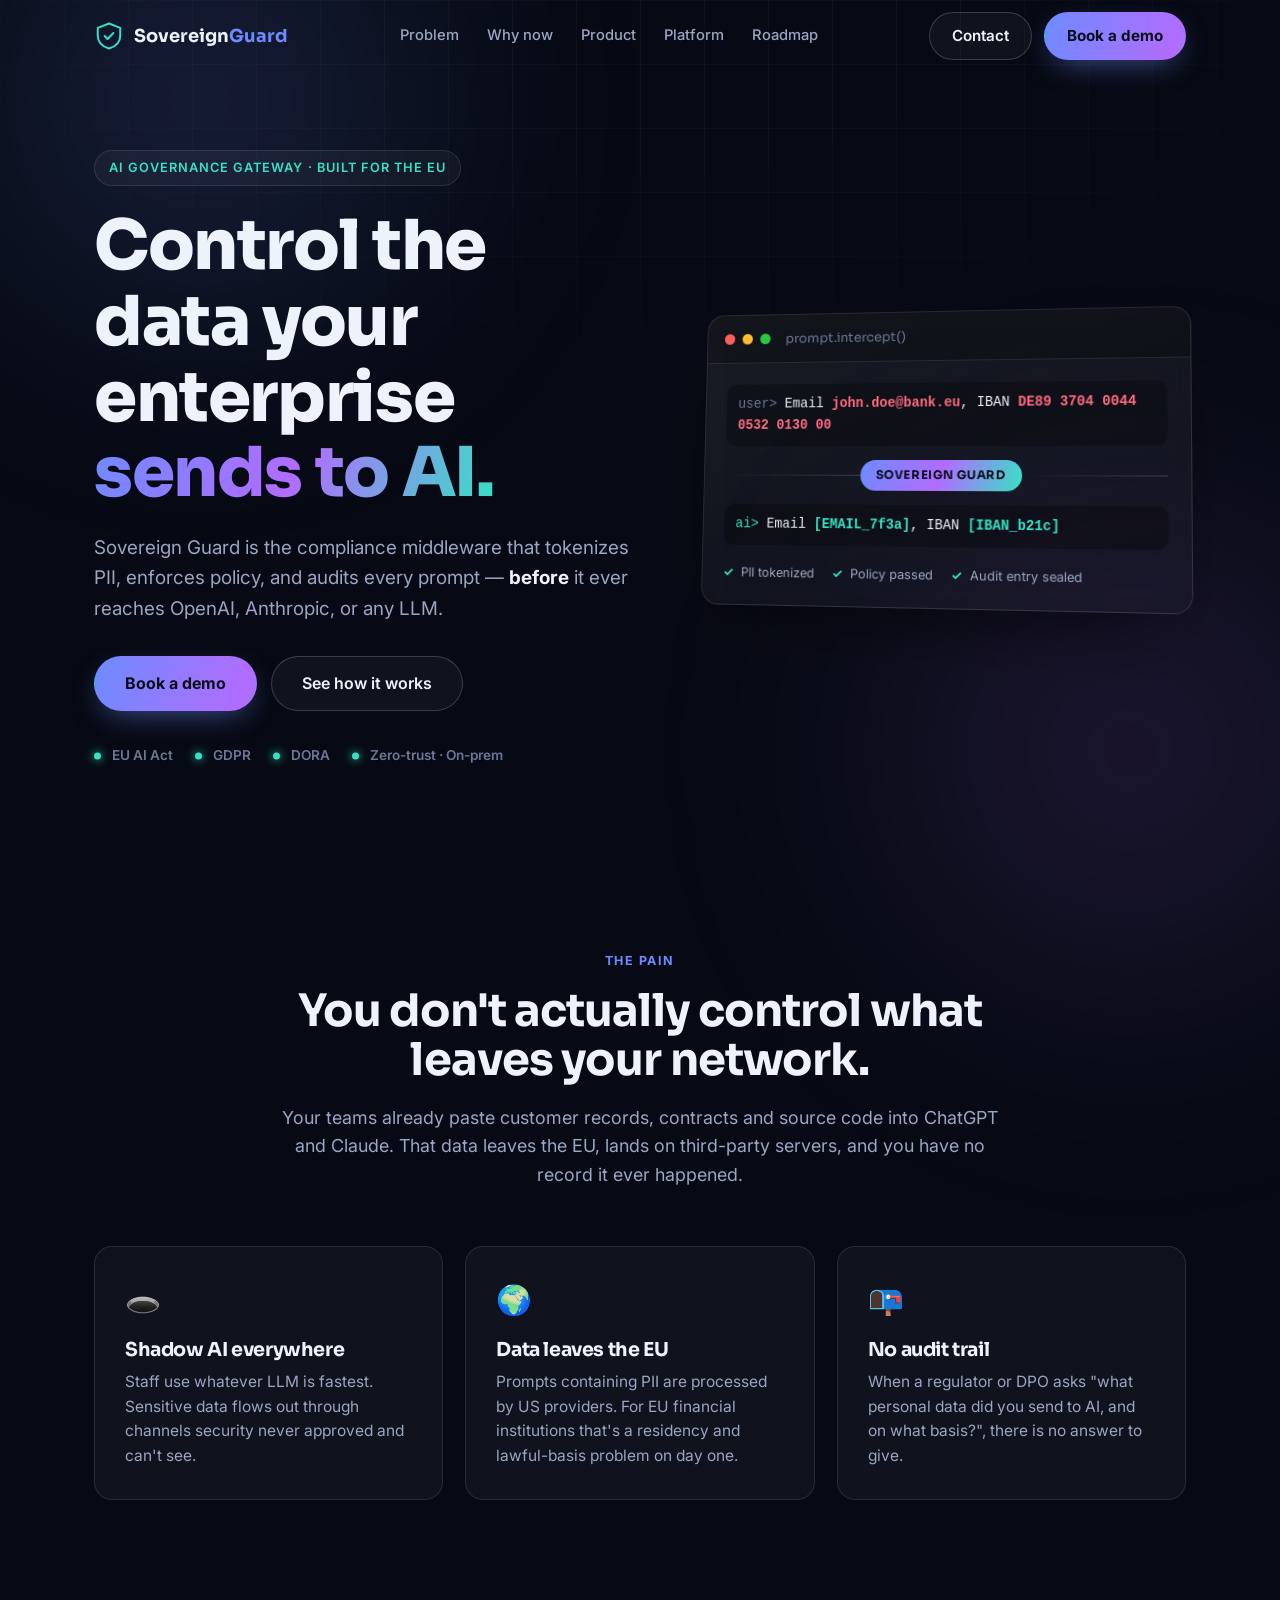
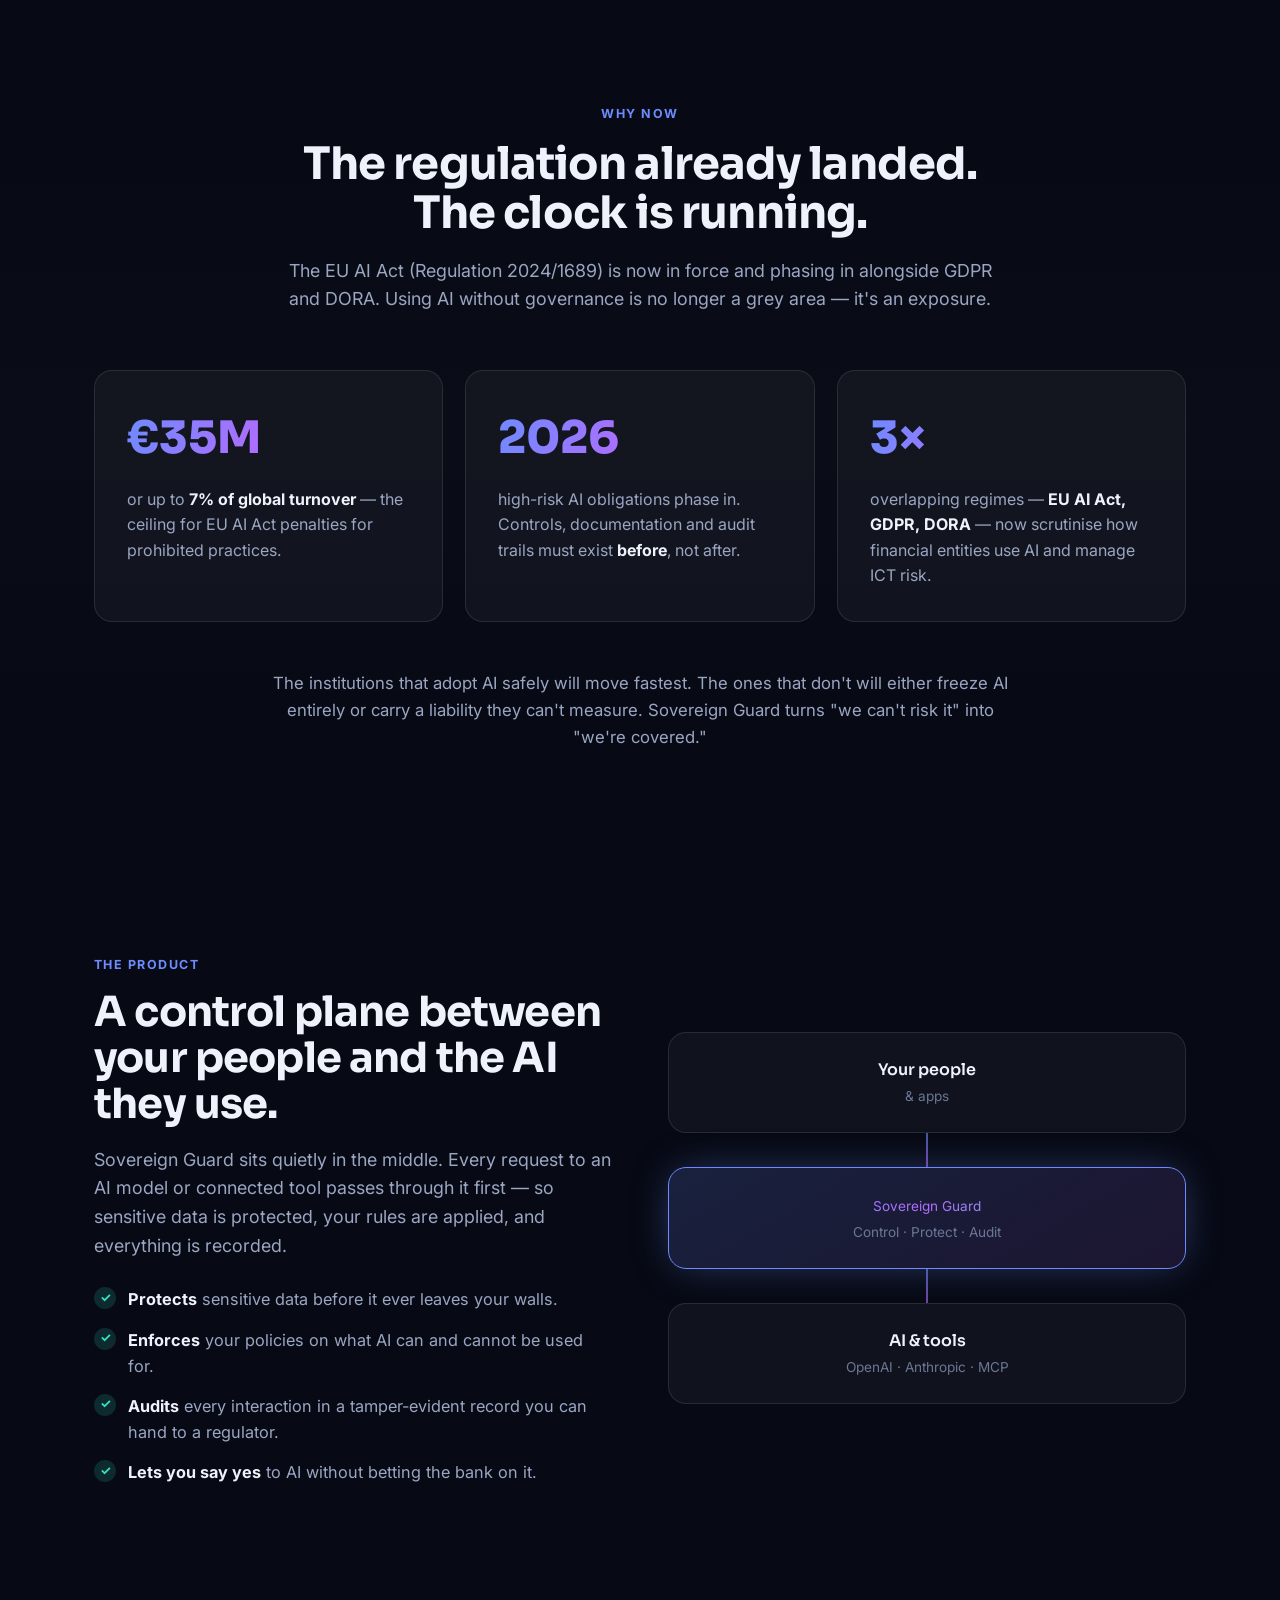
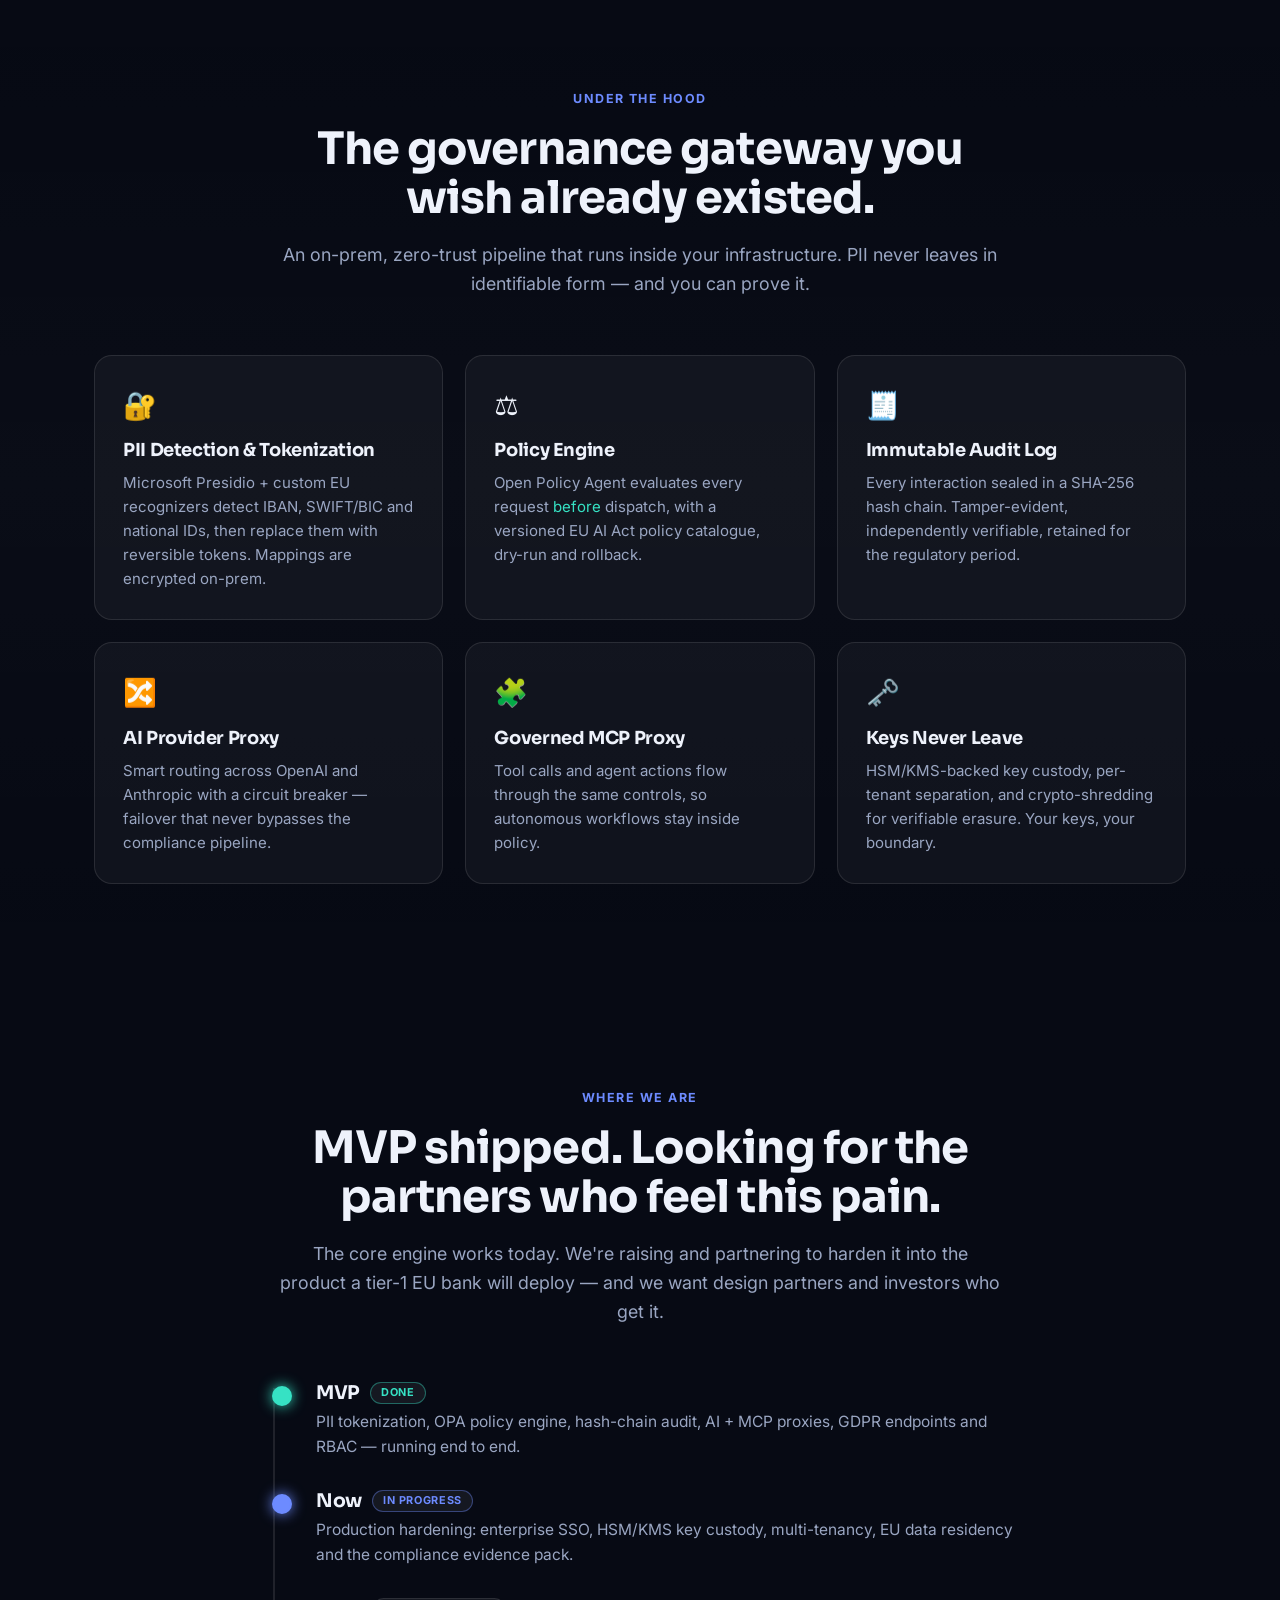
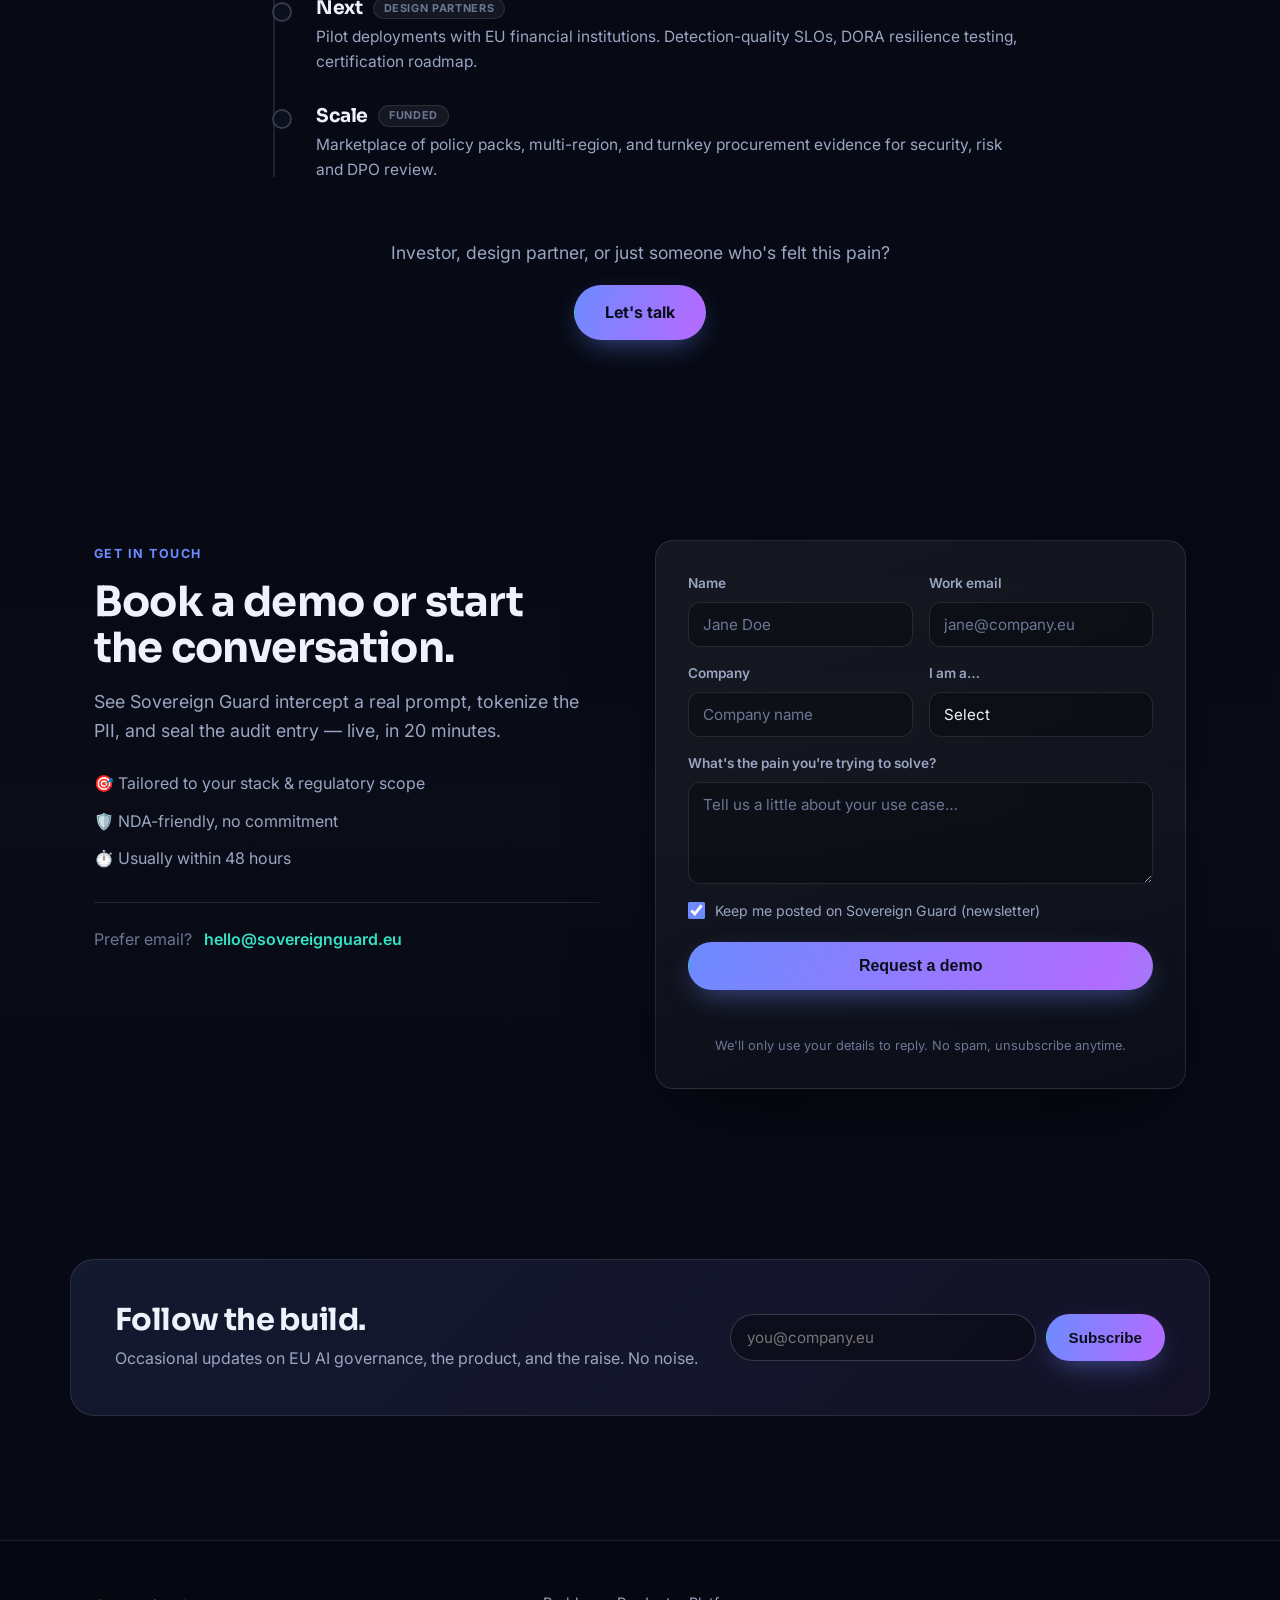
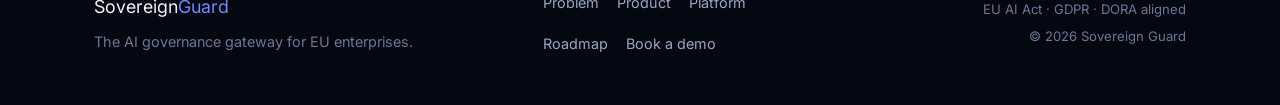
==== index.html @ 858f539b "Add Sovereign Guard Landing Page" ====
<!DOCTYPE html>
<html lang="en">
<head>
  <meta charset="UTF-8" />
  <meta name="viewport" content="width=device-width, initial-scale=1.0" />
  <title>Sovereign Guard — Control the data your enterprise sends to AI</title>
  <meta name="description" content="Sovereign Guard is the compliance middleware that tokenizes PII, enforces policy, and audits every prompt before it reaches OpenAI, Anthropic, or any LLM. Built for EU AI Act, GDPR and DORA." />

  <!-- Open Graph / social -->
  <meta property="og:type" content="website" />
  <meta property="og:title" content="Sovereign Guard — Control the data your enterprise sends to AI" />
  <meta property="og:description" content="The AI governance gateway for EU enterprises. Tokenize PII, enforce policy, audit every prompt — before it ever leaves your network." />
  <meta property="og:locale" content="en_GB" />
  <meta name="theme-color" content="#0a0e1a" />

  <link rel="preconnect" href="https://fonts.googleapis.com" />
  <link rel="preconnect" href="https://fonts.gstatic.com" crossorigin />
  <link href="https://fonts.googleapis.com/css2?family=Inter:wght@400;500;600;700;800&family=Sora:wght@600;700;800&display=swap" rel="stylesheet" />
  <link rel="stylesheet" href="styles.css" />
</head>
<body>
  <!-- Decorative background -->
  <div class="bg-grid" aria-hidden="true"></div>
  <div class="bg-glow bg-glow--1" aria-hidden="true"></div>
  <div class="bg-glow bg-glow--2" aria-hidden="true"></div>

  <!-- Navigation -->
  <header class="nav" id="nav">
    <div class="container nav__inner">
      <a href="#top" class="brand" aria-label="Sovereign Guard home">
        <span class="brand__mark" aria-hidden="true">
          <svg viewBox="0 0 24 24" fill="none" xmlns="http://www.w3.org/2000/svg">
            <path d="M12 2L3 5.5v6.2c0 5 3.7 8.6 9 10.3 5.3-1.7 9-5.3 9-10.3V5.5L12 2z" stroke="currentColor" stroke-width="1.6" stroke-linejoin="round"/>
            <path d="M8.5 12l2.4 2.4 4.6-4.8" stroke="currentColor" stroke-width="1.6" stroke-linecap="round" stroke-linejoin="round"/>
          </svg>
        </span>
        <span class="brand__name">Sovereign<span>Guard</span></span>
      </a>

      <nav class="nav__links" aria-label="Primary">
        <a href="#problem">Problem</a>
        <a href="#why-now">Why now</a>
        <a href="#product">Product</a>
        <a href="#platform">Platform</a>
        <a href="#roadmap">Roadmap</a>
      </nav>

      <div class="nav__actions">
        <a href="#contact" class="btn btn--ghost">Contact</a>
        <a href="#demo" class="btn btn--primary">Book a demo</a>
      </div>

      <button class="nav__toggle" id="navToggle" aria-label="Toggle menu" aria-expanded="false">
        <span></span><span></span><span></span>
      </button>
    </div>
  </header>

  <main id="top">
    <!-- HERO -->
    <section class="hero">
      <div class="container hero__inner">
        <div class="hero__copy reveal">
          <span class="eyebrow">AI Governance Gateway · Built for the EU</span>
          <h1 class="hero__title">
            Control the data your enterprise<br />
            <span class="grad-text">sends to AI.</span>
          </h1>
          <p class="hero__sub">
            Sovereign Guard is the compliance middleware that tokenizes PII, enforces policy,
            and audits every prompt &mdash; <strong>before</strong> it ever reaches OpenAI,
            Anthropic, or any LLM.
          </p>
          <div class="hero__cta">
            <a href="#demo" class="btn btn--primary btn--lg">Book a demo</a>
            <a href="#product" class="btn btn--ghost btn--lg">See how it works</a>
          </div>
          <ul class="hero__trust">
            <li>EU AI Act</li>
            <li>GDPR</li>
            <li>DORA</li>
            <li>Zero-trust · On-prem</li>
          </ul>
        </div>

        <div class="hero__visual reveal" aria-hidden="true">
          <div class="flow-card">
            <div class="flow-card__head">
              <span class="dot dot--red"></span><span class="dot dot--amber"></span><span class="dot dot--green"></span>
              <span class="flow-card__title">prompt.intercept()</span>
            </div>
            <div class="flow-card__body">
              <p class="code-line"><span class="c-muted">user&gt;</span> Email <span class="c-pii">john.doe@bank.eu</span>, IBAN <span class="c-pii">DE89 3704 0044 0532 0130 00</span></p>
              <div class="flow-arrow"><span>Sovereign Guard</span></div>
              <p class="code-line"><span class="c-ok">ai&gt;</span> Email <span class="c-token">[EMAIL_7f3a]</span>, IBAN <span class="c-token">[IBAN_b21c]</span></p>
              <ul class="flow-checks">
                <li><span>✓</span> PII tokenized</li>
                <li><span>✓</span> Policy passed</li>
                <li><span>✓</span> Audit entry sealed</li>
              </ul>
            </div>
          </div>
        </div>
      </div>
    </section>

    <!-- PROBLEM -->
    <section class="section" id="problem">
      <div class="container">
        <div class="section__head reveal">
          <span class="kicker">The pain</span>
          <h2>You don't actually control what leaves your network.</h2>
          <p class="lead">
            Your teams already paste customer records, contracts and source code into ChatGPT and Claude.
            That data leaves the EU, lands on third-party servers, and you have no record it ever happened.
          </p>
        </div>
        <div class="grid grid--3">
          <article class="card reveal">
            <div class="card__icon">🕳️</div>
            <h3>Shadow AI everywhere</h3>
            <p>Staff use whatever LLM is fastest. Sensitive data flows out through channels security never approved and can't see.</p>
          </article>
          <article class="card reveal">
            <div class="card__icon">🌍</div>
            <h3>Data leaves the EU</h3>
            <p>Prompts containing PII are processed by US providers. For EU financial institutions that's a residency and lawful-basis problem on day one.</p>
          </article>
          <article class="card reveal">
            <div class="card__icon">📭</div>
            <h3>No audit trail</h3>
            <p>When a regulator or DPO asks "what personal data did you send to AI, and on what basis?", there is no answer to give.</p>
          </article>
        </div>
      </div>
    </section>

    <!-- WHY NOW -->
    <section class="section section--alt" id="why-now">
      <div class="container">
        <div class="section__head reveal">
          <span class="kicker">Why now</span>
          <h2>The regulation already landed. The clock is running.</h2>
          <p class="lead">
            The EU AI Act (Regulation 2024/1689) is now in force and phasing in alongside GDPR and DORA.
            Using AI without governance is no longer a grey area &mdash; it's an exposure.
          </p>
        </div>
        <div class="grid grid--3">
          <article class="stat-card reveal">
            <div class="stat-card__big">€35M</div>
            <p>or up to <strong>7% of global turnover</strong> &mdash; the ceiling for EU AI Act penalties for prohibited practices.</p>
          </article>
          <article class="stat-card reveal">
            <div class="stat-card__big">2026</div>
            <p>high-risk AI obligations phase in. Controls, documentation and audit trails must exist <strong>before</strong>, not after.</p>
          </article>
          <article class="stat-card reveal">
            <div class="stat-card__big">3×</div>
            <p>overlapping regimes &mdash; <strong>EU AI Act, GDPR, DORA</strong> &mdash; now scrutinise how financial entities use AI and manage ICT risk.</p>
          </article>
        </div>
        <p class="why-now__note reveal">
          The institutions that adopt AI safely will move fastest. The ones that don't will either freeze AI entirely or
          carry a liability they can't measure. Sovereign Guard turns "we can't risk it" into "we're covered."
        </p>
      </div>
    </section>

    <!-- PRODUCT (non-technical) -->
    <section class="section" id="product">
      <div class="container product__inner">
        <div class="product__copy reveal">
          <span class="kicker">The product</span>
          <h2>A control plane between your people and the AI they use.</h2>
          <p class="lead">
            Sovereign Guard sits quietly in the middle. Every request to an AI model or connected tool
            passes through it first &mdash; so sensitive data is protected, your rules are applied, and
            everything is recorded.
          </p>
          <ul class="checklist">
            <li><strong>Protects</strong> sensitive data before it ever leaves your walls.</li>
            <li><strong>Enforces</strong> your policies on what AI can and cannot be used for.</li>
            <li><strong>Audits</strong> every interaction in a tamper-evident record you can hand to a regulator.</li>
            <li><strong>Lets you say yes</strong> to AI without betting the bank on it.</li>
          </ul>
        </div>
        <div class="product__diagram reveal" aria-hidden="true">
          <div class="diagram">
            <div class="diagram__node diagram__node--people">Your people<br/><span>& apps</span></div>
            <div class="diagram__pipe"></div>
            <div class="diagram__node diagram__node--core">
              <span class="diagram__badge">Sovereign Guard</span>
              <small>Control · Protect · Audit</small>
            </div>
            <div class="diagram__pipe"></div>
            <div class="diagram__node diagram__node--ai">AI & tools<br/><span>OpenAI · Anthropic · MCP</span></div>
          </div>
        </div>
      </div>
    </section>

    <!-- PLATFORM (technical) -->
    <section class="section section--alt" id="platform">
      <div class="container">
        <div class="section__head reveal">
          <span class="kicker">Under the hood</span>
          <h2>The governance gateway you wish already existed.</h2>
          <p class="lead">
            An on-prem, zero-trust pipeline that runs inside your infrastructure. PII never leaves in
            identifiable form &mdash; and you can prove it.
          </p>
        </div>
        <div class="grid grid--3 features">
          <article class="feature reveal">
            <div class="feature__icon">🔐</div>
            <h3>PII Detection &amp; Tokenization</h3>
            <p>Microsoft Presidio + custom EU recognizers detect IBAN, SWIFT/BIC and national IDs, then replace them with reversible tokens. Mappings are encrypted on-prem.</p>
          </article>
          <article class="feature reveal">
            <div class="feature__icon">⚖️</div>
            <h3>Policy Engine</h3>
            <p>Open Policy Agent evaluates every request <em>before</em> dispatch, with a versioned EU AI Act policy catalogue, dry-run and rollback.</p>
          </article>
          <article class="feature reveal">
            <div class="feature__icon">🧾</div>
            <h3>Immutable Audit Log</h3>
            <p>Every interaction sealed in a SHA-256 hash chain. Tamper-evident, independently verifiable, retained for the regulatory period.</p>
          </article>
          <article class="feature reveal">
            <div class="feature__icon">🔀</div>
            <h3>AI Provider Proxy</h3>
            <p>Smart routing across OpenAI and Anthropic with a circuit breaker &mdash; failover that never bypasses the compliance pipeline.</p>
          </article>
          <article class="feature reveal">
            <div class="feature__icon">🧩</div>
            <h3>Governed MCP Proxy</h3>
            <p>Tool calls and agent actions flow through the same controls, so autonomous workflows stay inside policy.</p>
          </article>
          <article class="feature reveal">
            <div class="feature__icon">🗝️</div>
            <h3>Keys Never Leave</h3>
            <p>HSM/KMS-backed key custody, per-tenant separation, and crypto-shredding for verifiable erasure. Your keys, your boundary.</p>
          </article>
        </div>
      </div>
    </section>

    <!-- ROADMAP -->
    <section class="section" id="roadmap">
      <div class="container">
        <div class="section__head reveal">
          <span class="kicker">Where we are</span>
          <h2>MVP shipped. Looking for the partners who feel this pain.</h2>
          <p class="lead">
            The core engine works today. We're raising and partnering to harden it into the product a
            tier-1 EU bank will deploy &mdash; and we want design partners and investors who get it.
          </p>
        </div>
        <ol class="timeline reveal">
          <li class="timeline__item is-done">
            <span class="timeline__dot"></span>
            <div>
              <h4>MVP <span class="tag tag--done">Done</span></h4>
              <p>PII tokenization, OPA policy engine, hash-chain audit, AI + MCP proxies, GDPR endpoints and RBAC &mdash; running end to end.</p>
            </div>
          </li>
          <li class="timeline__item is-current">
            <span class="timeline__dot"></span>
            <div>
              <h4>Now <span class="tag tag--now">In progress</span></h4>
              <p>Production hardening: enterprise SSO, HSM/KMS key custody, multi-tenancy, EU data residency and the compliance evidence pack.</p>
            </div>
          </li>
          <li class="timeline__item">
            <span class="timeline__dot"></span>
            <div>
              <h4>Next <span class="tag">Design partners</span></h4>
              <p>Pilot deployments with EU financial institutions. Detection-quality SLOs, DORA resilience testing, certification roadmap.</p>
            </div>
          </li>
          <li class="timeline__item">
            <span class="timeline__dot"></span>
            <div>
              <h4>Scale <span class="tag">Funded</span></h4>
              <p>Marketplace of policy packs, multi-region, and turnkey procurement evidence for security, risk and DPO review.</p>
            </div>
          </li>
        </ol>
        <div class="roadmap__cta reveal">
          <p>Investor, design partner, or just someone who's felt this pain?</p>
          <a href="#demo" class="btn btn--primary btn--lg">Let's talk</a>
        </div>
      </div>
    </section>

    <!-- DEMO + CONTACT -->
    <section class="section section--alt" id="demo">
      <div class="container contact__inner">
        <div class="contact__copy reveal">
          <span class="kicker">Get in touch</span>
          <h2>Book a demo or start the conversation.</h2>
          <p class="lead">
            See Sovereign Guard intercept a real prompt, tokenize the PII, and seal the audit entry &mdash;
            live, in 20 minutes.
          </p>
          <ul class="contact__points">
            <li>🎯 Tailored to your stack &amp; regulatory scope</li>
            <li>🛡️ NDA-friendly, no commitment</li>
            <li>⏱️ Usually within 48 hours</li>
          </ul>
          <div class="contact__direct">
            <span>Prefer email?</span>
            <a href="mailto:hello@sovereignguard.eu">hello@sovereignguard.eu</a>
          </div>
        </div>

        <div class="contact__card reveal">
          <form id="contactForm" class="form" novalidate>
            <div class="form__row">
              <div class="field">
                <label for="name">Name</label>
                <input type="text" id="name" name="name" autocomplete="name" required placeholder="Jane Doe" />
              </div>
              <div class="field">
                <label for="email">Work email</label>
                <input type="email" id="email" name="email" autocomplete="email" required placeholder="jane@company.eu" />
              </div>
            </div>
            <div class="form__row">
              <div class="field">
                <label for="company">Company</label>
                <input type="text" id="company" name="company" autocomplete="organization" placeholder="Company name" />
              </div>
              <div class="field">
                <label for="role">I am a…</label>
                <select id="role" name="role">
                  <option value="">Select</option>
                  <option>Investor</option>
                  <option>DPO / Compliance</option>
                  <option>Security / Risk</option>
                  <option>Founder / Engineering</option>
                  <option>Other</option>
                </select>
              </div>
            </div>
            <div class="field">
              <label for="message">What's the pain you're trying to solve?</label>
              <textarea id="message" name="message" rows="4" placeholder="Tell us a little about your use case…"></textarea>
            </div>
            <label class="checkbox">
              <input type="checkbox" id="newsletter" name="newsletter" checked />
              <span>Keep me posted on Sovereign Guard (newsletter)</span>
            </label>
            <button type="submit" class="btn btn--primary btn--block btn--lg" id="contactSubmit">Request a demo</button>
            <p class="form__status" id="contactStatus" role="status" aria-live="polite"></p>
            <p class="form__fineprint">We'll only use your details to reply. No spam, unsubscribe anytime.</p>
          </form>
        </div>
      </div>
    </section>

    <!-- NEWSLETTER -->
    <section class="newsletter" id="newsletter">
      <div class="container newsletter__inner reveal">
        <div>
          <h2>Follow the build.</h2>
          <p>Occasional updates on EU AI governance, the product, and the raise. No noise.</p>
        </div>
        <form id="newsletterForm" class="newsletter__form" novalidate>
          <input type="email" id="newsletterEmail" name="email" required placeholder="you@company.eu" aria-label="Email address" />
          <button type="submit" class="btn btn--primary">Subscribe</button>
        </form>
      </div>
      <p class="newsletter__status" id="newsletterStatus" role="status" aria-live="polite"></p>
    </section>
  </main>

  <footer class="footer">
    <div class="container footer__inner">
      <div class="footer__brand">
        <span class="brand__name">Sovereign<span>Guard</span></span>
        <p>The AI governance gateway for EU enterprises.</p>
      </div>
      <nav class="footer__links" aria-label="Footer">
        <a href="#problem">Problem</a>
        <a href="#product">Product</a>
        <a href="#platform">Platform</a>
        <a href="#roadmap">Roadmap</a>
        <a href="#demo">Book a demo</a>
      </nav>
      <div class="footer__meta">
        <span>EU AI Act · GDPR · DORA aligned</span>
        <span>&copy; <span id="year"></span> Sovereign Guard</span>
      </div>
    </div>
  </footer>

  <script src="script.js"></script>
</body>
</html>
---- styles.css ----
/* ============================================================
   Sovereign Guard — Landing page
   Modern dark theme · self-contained · no build step
   ============================================================ */

:root {
  --bg: #070a14;
  --bg-2: #0b1020;
  --surface: rgba(255, 255, 255, 0.04);
  --surface-strong: rgba(255, 255, 255, 0.06);
  --border: rgba(255, 255, 255, 0.10);
  --border-strong: rgba(255, 255, 255, 0.18);
  --text: #eef2fb;
  --text-muted: #9aa6c2;
  --text-dim: #6b7795;
  --accent: #6d8bff;
  --accent-2: #36e2c4;
  --accent-3: #b16cff;
  --danger: #ff6b81;
  --ok: #36e2c4;
  --radius: 18px;
  --radius-sm: 12px;
  --maxw: 1140px;
  --shadow: 0 30px 80px -30px rgba(0, 0, 0, 0.7);
  --grad: linear-gradient(110deg, var(--accent) 0%, var(--accent-3) 50%, var(--accent-2) 100%);
}

* { box-sizing: border-box; margin: 0; padding: 0; }

html { scroll-behavior: smooth; scroll-padding-top: 90px; }

body {
  font-family: 'Inter', system-ui, -apple-system, sans-serif;
  background: var(--bg);
  color: var(--text);
  line-height: 1.6;
  -webkit-font-smoothing: antialiased;
  overflow-x: hidden;
}

h1, h2, h3, h4 { font-family: 'Sora', 'Inter', sans-serif; line-height: 1.1; letter-spacing: -0.02em; }

a { color: inherit; text-decoration: none; }

.container { width: 100%; max-width: var(--maxw); margin: 0 auto; padding: 0 24px; }

/* ---------- Background decoration ---------- */
.bg-grid {
  position: fixed; inset: 0; z-index: -2;
  background-image:
    linear-gradient(rgba(255,255,255,0.03) 1px, transparent 1px),
    linear-gradient(90deg, rgba(255,255,255,0.03) 1px, transparent 1px);
  background-size: 64px 64px;
  mask-image: radial-gradient(ellipse 80% 60% at 50% 0%, #000 30%, transparent 80%);
}
.bg-glow {
  position: fixed; z-index: -1; border-radius: 50%;
  filter: blur(120px); opacity: 0.5; pointer-events: none;
}
.bg-glow--1 { top: -200px; left: -100px; width: 600px; height: 600px; background: radial-gradient(circle, rgba(109,139,255,0.5), transparent 70%); }
.bg-glow--2 { top: 400px; right: -200px; width: 700px; height: 700px; background: radial-gradient(circle, rgba(177,108,255,0.35), transparent 70%); }

/* ---------- Buttons ---------- */
.btn {
  display: inline-flex; align-items: center; justify-content: center; gap: 8px;
  font-weight: 600; font-size: 0.95rem; border-radius: 999px;
  padding: 11px 22px; border: 1px solid transparent; cursor: pointer;
  transition: transform .18s ease, box-shadow .25s ease, background .25s ease, border-color .25s ease;
  white-space: nowrap;
}
.btn--lg { padding: 14px 30px; font-size: 1rem; }
.btn--block { width: 100%; }
.btn--primary {
  background: var(--grad); color: #0a0e1a; font-weight: 700;
  background-size: 180% 180%; box-shadow: 0 10px 30px -10px rgba(109,139,255,0.6);
}
.btn--primary:hover { transform: translateY(-2px); box-shadow: 0 16px 40px -12px rgba(109,139,255,0.8); background-position: 100% 0; }
.btn--ghost { background: var(--surface); border-color: var(--border-strong); color: var(--text); }
.btn--ghost:hover { background: var(--surface-strong); transform: translateY(-2px); border-color: var(--accent); }
.btn:disabled { opacity: .6; cursor: not-allowed; transform: none; }

/* ---------- Nav ---------- */
.nav {
  position: fixed; top: 0; left: 0; right: 0; z-index: 100;
  transition: background .3s ease, border-color .3s ease, backdrop-filter .3s ease;
  border-bottom: 1px solid transparent;
}
.nav.is-scrolled {
  background: rgba(7, 10, 20, 0.72);
  backdrop-filter: blur(16px);
  border-bottom-color: var(--border);
}
.nav__inner { display: flex; align-items: center; justify-content: space-between; height: 72px; }
.brand { display: flex; align-items: center; gap: 10px; font-family: 'Sora'; font-weight: 700; }
.brand__mark { width: 30px; height: 30px; color: var(--accent-2); display: grid; place-items: center; }
.brand__mark svg { width: 100%; height: 100%; }
.brand__name { font-size: 1.12rem; }
.brand__name span { color: var(--accent); }
.nav__links { display: flex; gap: 28px; }
.nav__links a { color: var(--text-muted); font-size: 0.92rem; font-weight: 500; transition: color .2s; }
.nav__links a:hover { color: var(--text); }
.nav__actions { display: flex; gap: 12px; align-items: center; }
.nav__toggle { display: none; flex-direction: column; gap: 5px; background: none; border: 0; cursor: pointer; padding: 8px; }
.nav__toggle span { width: 24px; height: 2px; background: var(--text); border-radius: 2px; transition: .3s; }

/* ---------- Hero ---------- */
.hero { padding: 150px 0 80px; }
.hero__inner { display: grid; grid-template-columns: 1.05fr 0.95fr; gap: 56px; align-items: center; }
.eyebrow {
  display: inline-block; font-size: 0.8rem; font-weight: 600; letter-spacing: 0.08em;
  text-transform: uppercase; color: var(--accent-2);
  padding: 7px 14px; border: 1px solid var(--border); border-radius: 999px;
  background: var(--surface); margin-bottom: 22px;
}
.hero__title { font-size: clamp(2.6rem, 5.5vw, 4.3rem); font-weight: 800; margin-bottom: 22px; }
.grad-text { background: var(--grad); -webkit-background-clip: text; background-clip: text; color: transparent; }
.hero__sub { font-size: 1.18rem; color: var(--text-muted); max-width: 540px; margin-bottom: 32px; }
.hero__sub strong { color: var(--text); }
.hero__cta { display: flex; gap: 14px; flex-wrap: wrap; margin-bottom: 34px; }
.hero__trust { list-style: none; display: flex; gap: 22px; flex-wrap: wrap; }
.hero__trust li { font-size: 0.85rem; color: var(--text-dim); font-weight: 600; position: relative; padding-left: 18px; }
.hero__trust li::before { content: ""; position: absolute; left: 0; top: 50%; transform: translateY(-50%); width: 7px; height: 7px; border-radius: 50%; background: var(--accent-2); box-shadow: 0 0 10px var(--accent-2); }

/* Hero visual */
.hero__visual { perspective: 1000px; }
.flow-card {
  background: linear-gradient(160deg, rgba(255,255,255,0.07), rgba(255,255,255,0.02));
  border: 1px solid var(--border); border-radius: var(--radius);
  box-shadow: var(--shadow); overflow: hidden; backdrop-filter: blur(10px);
  transform: rotateY(-8deg) rotateX(4deg); transition: transform .5s ease;
}
.hero__visual:hover .flow-card { transform: rotateY(0) rotateX(0); }
.flow-card__head { display: flex; align-items: center; gap: 8px; padding: 14px 18px; border-bottom: 1px solid var(--border); background: rgba(0,0,0,0.25); }
.dot { width: 11px; height: 11px; border-radius: 50%; }
.dot--red { background: #ff5f57; } .dot--amber { background: #febc2e; } .dot--green { background: #28c840; }
.flow-card__title { margin-left: 8px; font-family: 'Sora'; font-size: 0.82rem; color: var(--text-dim); }
.flow-card__body { padding: 22px; font-family: 'SFMono-Regular', ui-monospace, monospace; font-size: 0.86rem; }
.code-line { padding: 10px 12px; background: rgba(0,0,0,0.3); border-radius: 10px; margin-bottom: 0; word-break: break-word; }
.c-muted { color: var(--text-dim); } .c-ok { color: var(--accent-2); }
.c-pii { color: var(--danger); font-weight: 600; }
.c-token { color: var(--accent-2); font-weight: 600; }
.flow-arrow { display: flex; align-items: center; justify-content: center; margin: 14px 0; }
.flow-arrow span {
  font-family: 'Sora'; font-size: 0.74rem; font-weight: 700; letter-spacing: 0.05em; text-transform: uppercase;
  padding: 6px 16px; border-radius: 999px; background: var(--grad); color: #0a0e1a; position: relative;
}
.flow-arrow::before, .flow-arrow::after { content: ""; flex: 1; height: 1px; background: linear-gradient(90deg, transparent, var(--border-strong)); }
.flow-checks { list-style: none; display: flex; flex-wrap: wrap; gap: 10px 18px; margin-top: 18px; font-family: 'Inter'; }
.flow-checks li { font-size: 0.8rem; color: var(--text-muted); }
.flow-checks span { color: var(--ok); font-weight: 700; margin-right: 4px; }

/* ---------- Sections ---------- */
.section { padding: 100px 0; position: relative; }
.section--alt { background: linear-gradient(180deg, transparent, rgba(255,255,255,0.015), transparent); }
.section__head { max-width: 720px; margin: 0 auto 56px; text-align: center; }
.kicker {
  display: inline-block; font-size: 0.78rem; font-weight: 700; letter-spacing: 0.12em; text-transform: uppercase;
  color: var(--accent); margin-bottom: 16px;
}
.section__head h2 { font-size: clamp(1.9rem, 3.6vw, 2.8rem); font-weight: 700; margin-bottom: 18px; }
.lead { font-size: 1.12rem; color: var(--text-muted); }

/* ---------- Grids & cards ---------- */
.grid { display: grid; gap: 22px; }
.grid--3 { grid-template-columns: repeat(3, 1fr); }
.card {
  background: var(--surface); border: 1px solid var(--border); border-radius: var(--radius);
  padding: 30px; transition: transform .25s ease, border-color .25s ease, background .25s ease;
}
.card:hover { transform: translateY(-4px); border-color: var(--border-strong); background: var(--surface-strong); }
.card__icon { font-size: 1.8rem; margin-bottom: 16px; }
.card h3 { font-size: 1.2rem; margin-bottom: 10px; }
.card p { color: var(--text-muted); font-size: 0.97rem; }

/* Stat cards */
.stat-card {
  background: var(--surface); border: 1px solid var(--border); border-radius: var(--radius);
  padding: 32px; text-align: left; transition: transform .25s, border-color .25s;
}
.stat-card:hover { transform: translateY(-4px); border-color: var(--accent); }
.stat-card__big { font-family: 'Sora'; font-size: 2.8rem; font-weight: 800; margin-bottom: 12px; background: var(--grad); -webkit-background-clip: text; background-clip: text; color: transparent; }
.stat-card p { color: var(--text-muted); }
.stat-card strong { color: var(--text); }
.why-now__note { max-width: 760px; margin: 48px auto 0; text-align: center; font-size: 1.05rem; color: var(--text-muted); }

/* ---------- Product ---------- */
.product__inner { display: grid; grid-template-columns: 1fr 1fr; gap: 56px; align-items: center; }
.product__copy h2 { font-size: clamp(1.9rem, 3.4vw, 2.6rem); margin-bottom: 18px; }
.checklist { list-style: none; margin-top: 26px; display: grid; gap: 14px; }
.checklist li { position: relative; padding-left: 34px; color: var(--text-muted); font-size: 1.02rem; }
.checklist li strong { color: var(--text); }
.checklist li::before {
  content: "✓"; position: absolute; left: 0; top: 1px; width: 22px; height: 22px; border-radius: 50%;
  background: rgba(54,226,196,0.15); color: var(--accent-2); display: grid; place-items: center; font-size: 0.8rem; font-weight: 700;
}
.diagram { display: flex; flex-direction: column; gap: 0; align-items: center; }
.diagram__node {
  width: 100%; text-align: center; padding: 24px; border-radius: var(--radius);
  border: 1px solid var(--border); background: var(--surface); font-family: 'Sora'; font-weight: 600;
}
.diagram__node span, .diagram__node small { display: block; font-family: 'Inter'; font-weight: 400; color: var(--text-dim); font-size: 0.85rem; margin-top: 4px; }
.diagram__node--core { background: linear-gradient(150deg, rgba(109,139,255,0.18), rgba(177,108,255,0.12)); border-color: var(--accent); box-shadow: 0 0 40px -10px rgba(109,139,255,0.5); }
.diagram__badge { font-family: 'Sora'; font-weight: 800; font-size: 1.2rem; background: var(--grad); -webkit-background-clip: text; background-clip: text; color: transparent !important; }
.diagram__pipe { width: 2px; height: 34px; background: linear-gradient(180deg, var(--accent), var(--accent-3)); opacity: .6; }

/* ---------- Features ---------- */
.features .feature {
  background: var(--surface); border: 1px solid var(--border); border-radius: var(--radius);
  padding: 28px; transition: transform .25s, border-color .25s, background .25s; position: relative; overflow: hidden;
}
.features .feature::after {
  content: ""; position: absolute; inset: 0; border-radius: var(--radius); padding: 1px;
  background: var(--grad); -webkit-mask: linear-gradient(#000 0 0) content-box, linear-gradient(#000 0 0);
  -webkit-mask-composite: xor; mask-composite: exclude; opacity: 0; transition: opacity .3s;
}
.feature:hover { transform: translateY(-5px); background: var(--surface-strong); }
.feature:hover::after { opacity: 1; }
.feature__icon { font-size: 1.7rem; margin-bottom: 14px; }
.feature h3 { font-size: 1.12rem; margin-bottom: 10px; }
.feature p { color: var(--text-muted); font-size: 0.94rem; }
.feature em { color: var(--accent-2); font-style: normal; }

/* ---------- Timeline ---------- */
.timeline { list-style: none; max-width: 760px; margin: 0 auto; position: relative; padding-left: 8px; }
.timeline::before { content: ""; position: absolute; left: 13px; top: 6px; bottom: 6px; width: 2px; background: var(--border); }
.timeline__item { position: relative; padding: 0 0 30px 48px; }
.timeline__item:last-child { padding-bottom: 0; }
.timeline__dot { position: absolute; left: 4px; top: 4px; width: 20px; height: 20px; border-radius: 50%; background: var(--bg-2); border: 2px solid var(--border-strong); }
.timeline__item.is-done .timeline__dot { background: var(--accent-2); border-color: var(--accent-2); box-shadow: 0 0 14px var(--accent-2); }
.timeline__item.is-current .timeline__dot { background: var(--accent); border-color: var(--accent); box-shadow: 0 0 14px var(--accent); }
.timeline__item h4 { font-size: 1.18rem; margin-bottom: 6px; display: flex; align-items: center; gap: 10px; }
.timeline__item p { color: var(--text-muted); font-size: 0.97rem; }
.tag { font-family: 'Inter'; font-size: 0.68rem; font-weight: 700; text-transform: uppercase; letter-spacing: 0.06em; padding: 4px 10px; border-radius: 999px; background: var(--surface-strong); border: 1px solid var(--border); color: var(--text-dim); }
.tag--done { color: var(--accent-2); border-color: rgba(54,226,196,0.4); }
.tag--now { color: var(--accent); border-color: rgba(109,139,255,0.4); }
.roadmap__cta { text-align: center; margin-top: 56px; }
.roadmap__cta p { font-size: 1.1rem; margin-bottom: 18px; color: var(--text-muted); }

/* ---------- Contact ---------- */
.contact__inner { display: grid; grid-template-columns: 1fr 1.05fr; gap: 56px; align-items: start; }
.contact__copy h2 { font-size: clamp(1.9rem, 3.4vw, 2.6rem); margin-bottom: 16px; }
.contact__points { list-style: none; margin: 26px 0; display: grid; gap: 12px; color: var(--text-muted); }
.contact__direct { margin-top: 30px; padding-top: 24px; border-top: 1px solid var(--border); }
.contact__direct span { color: var(--text-dim); margin-right: 8px; }
.contact__direct a { color: var(--accent-2); font-weight: 600; }
.contact__card {
  background: linear-gradient(160deg, rgba(255,255,255,0.06), rgba(255,255,255,0.02));
  border: 1px solid var(--border); border-radius: var(--radius); padding: 32px; box-shadow: var(--shadow);
}

/* ---------- Forms ---------- */
.form__row { display: grid; grid-template-columns: 1fr 1fr; gap: 16px; }
.field { margin-bottom: 16px; display: flex; flex-direction: column; }
.field label { font-size: 0.85rem; font-weight: 600; color: var(--text-muted); margin-bottom: 7px; }
.field input, .field select, .field textarea {
  width: 100%; padding: 12px 14px; border-radius: var(--radius-sm);
  background: rgba(0,0,0,0.28); border: 1px solid var(--border); color: var(--text);
  font-family: inherit; font-size: 0.95rem; transition: border-color .2s, box-shadow .2s;
}
.field input::placeholder, .field textarea::placeholder { color: var(--text-dim); }
.field input:focus, .field select:focus, .field textarea:focus { outline: none; border-color: var(--accent); box-shadow: 0 0 0 3px rgba(109,139,255,0.18); }
.field input.invalid, .field textarea.invalid { border-color: var(--danger); }
.field textarea { resize: vertical; }
.field select { appearance: none; cursor: pointer; }
.checkbox { display: flex; align-items: center; gap: 10px; font-size: 0.88rem; color: var(--text-muted); margin-bottom: 20px; cursor: pointer; }
.checkbox input { width: 17px; height: 17px; accent-color: var(--accent); }
.form__status { margin-top: 14px; font-size: 0.92rem; min-height: 1.2em; }
.form__status.is-ok { color: var(--accent-2); }
.form__status.is-err { color: var(--danger); }
.form__fineprint { margin-top: 14px; font-size: 0.8rem; color: var(--text-dim); text-align: center; }

/* ---------- Newsletter ---------- */
.newsletter { padding: 70px 0 90px; }
.newsletter__inner {
  display: flex; align-items: center; justify-content: space-between; gap: 32px; flex-wrap: wrap;
  background: linear-gradient(135deg, rgba(109,139,255,0.12), rgba(177,108,255,0.08));
  border: 1px solid var(--border); border-radius: 24px; padding: 44px;
}
.newsletter__inner h2 { font-size: 1.9rem; margin-bottom: 8px; }
.newsletter__inner p { color: var(--text-muted); }
.newsletter__form { display: flex; gap: 10px; flex: 1; min-width: 280px; max-width: 460px; }
.newsletter__form input {
  flex: 1; padding: 13px 16px; border-radius: 999px; background: rgba(0,0,0,0.3);
  border: 1px solid var(--border-strong); color: var(--text); font-family: inherit; font-size: 0.95rem;
}
.newsletter__form input:focus { outline: none; border-color: var(--accent); box-shadow: 0 0 0 3px rgba(109,139,255,0.18); }
.newsletter__status { text-align: center; margin-top: 16px; font-size: 0.92rem; min-height: 1.2em; }
.newsletter__status.is-ok { color: var(--accent-2); }
.newsletter__status.is-err { color: var(--danger); }

/* ---------- Footer ---------- */
.footer { border-top: 1px solid var(--border); padding: 50px 0; background: rgba(0,0,0,0.2); }
.footer__inner { display: grid; grid-template-columns: 1.5fr 1fr 1.2fr; gap: 32px; align-items: center; }
.footer__brand p { color: var(--text-dim); font-size: 0.9rem; margin-top: 8px; }
.footer__links { display: flex; flex-wrap: wrap; gap: 18px; }
.footer__links a { color: var(--text-muted); font-size: 0.9rem; transition: color .2s; }
.footer__links a:hover { color: var(--text); }
.footer__meta { text-align: right; display: grid; gap: 6px; }
.footer__meta span { color: var(--text-dim); font-size: 0.82rem; }

/* ---------- Reveal animation ---------- */
.reveal { opacity: 0; transform: translateY(28px); transition: opacity .7s ease, transform .7s ease; }
.reveal.is-visible { opacity: 1; transform: none; }

/* ---------- Responsive ---------- */
@media (max-width: 920px) {
  .hero__inner, .product__inner, .contact__inner { grid-template-columns: 1fr; }
  .hero { padding-top: 120px; }
  .hero__visual { display: none; }
  .grid--3 { grid-template-columns: 1fr 1fr; }
  .nav__links, .nav__actions { display: none; }
  .nav__toggle { display: flex; }
  .nav.is-open .nav__links {
    display: flex; flex-direction: column; position: absolute; top: 72px; left: 0; right: 0;
    background: rgba(7,10,20,0.97); backdrop-filter: blur(16px); padding: 20px 24px; gap: 18px; border-bottom: 1px solid var(--border);
  }
  .nav.is-open .nav__actions { display: flex; position: absolute; top: 230px; left: 0; right: 0; padding: 0 24px 20px; background: rgba(7,10,20,0.97); }
  .footer__inner { grid-template-columns: 1fr; text-align: center; }
  .footer__links, .footer__meta { justify-content: center; text-align: center; }
}
@media (max-width: 600px) {
  .grid--3, .form__row { grid-template-columns: 1fr; }
  .section { padding: 70px 0; }
  .newsletter__inner { padding: 28px; }
  .newsletter__form { flex-direction: column; max-width: none; }
  .newsletter__form .btn { width: 100%; }
}

@media (prefers-reduced-motion: reduce) {
  * { scroll-behavior: auto !important; }
  .reveal { opacity: 1 !important; transform: none !important; transition: none; }
  .flow-card { transform: none; }
}
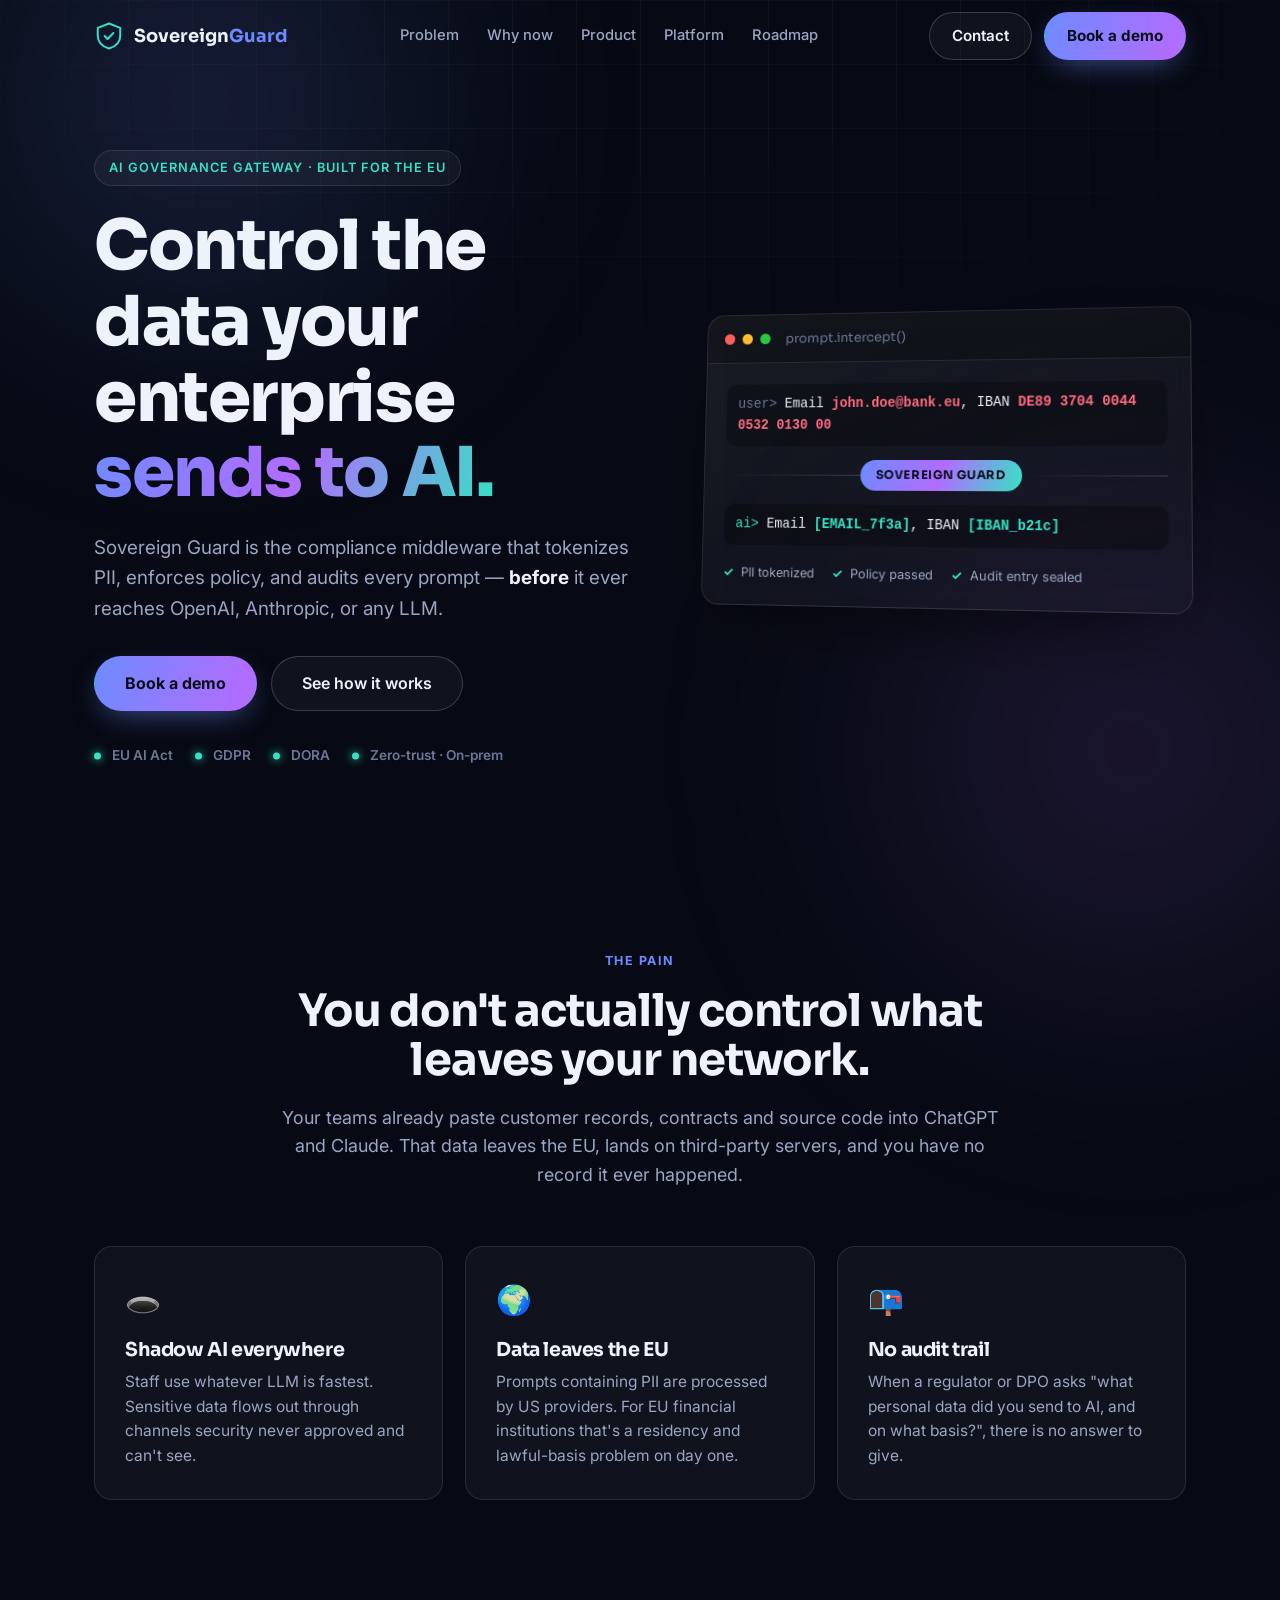
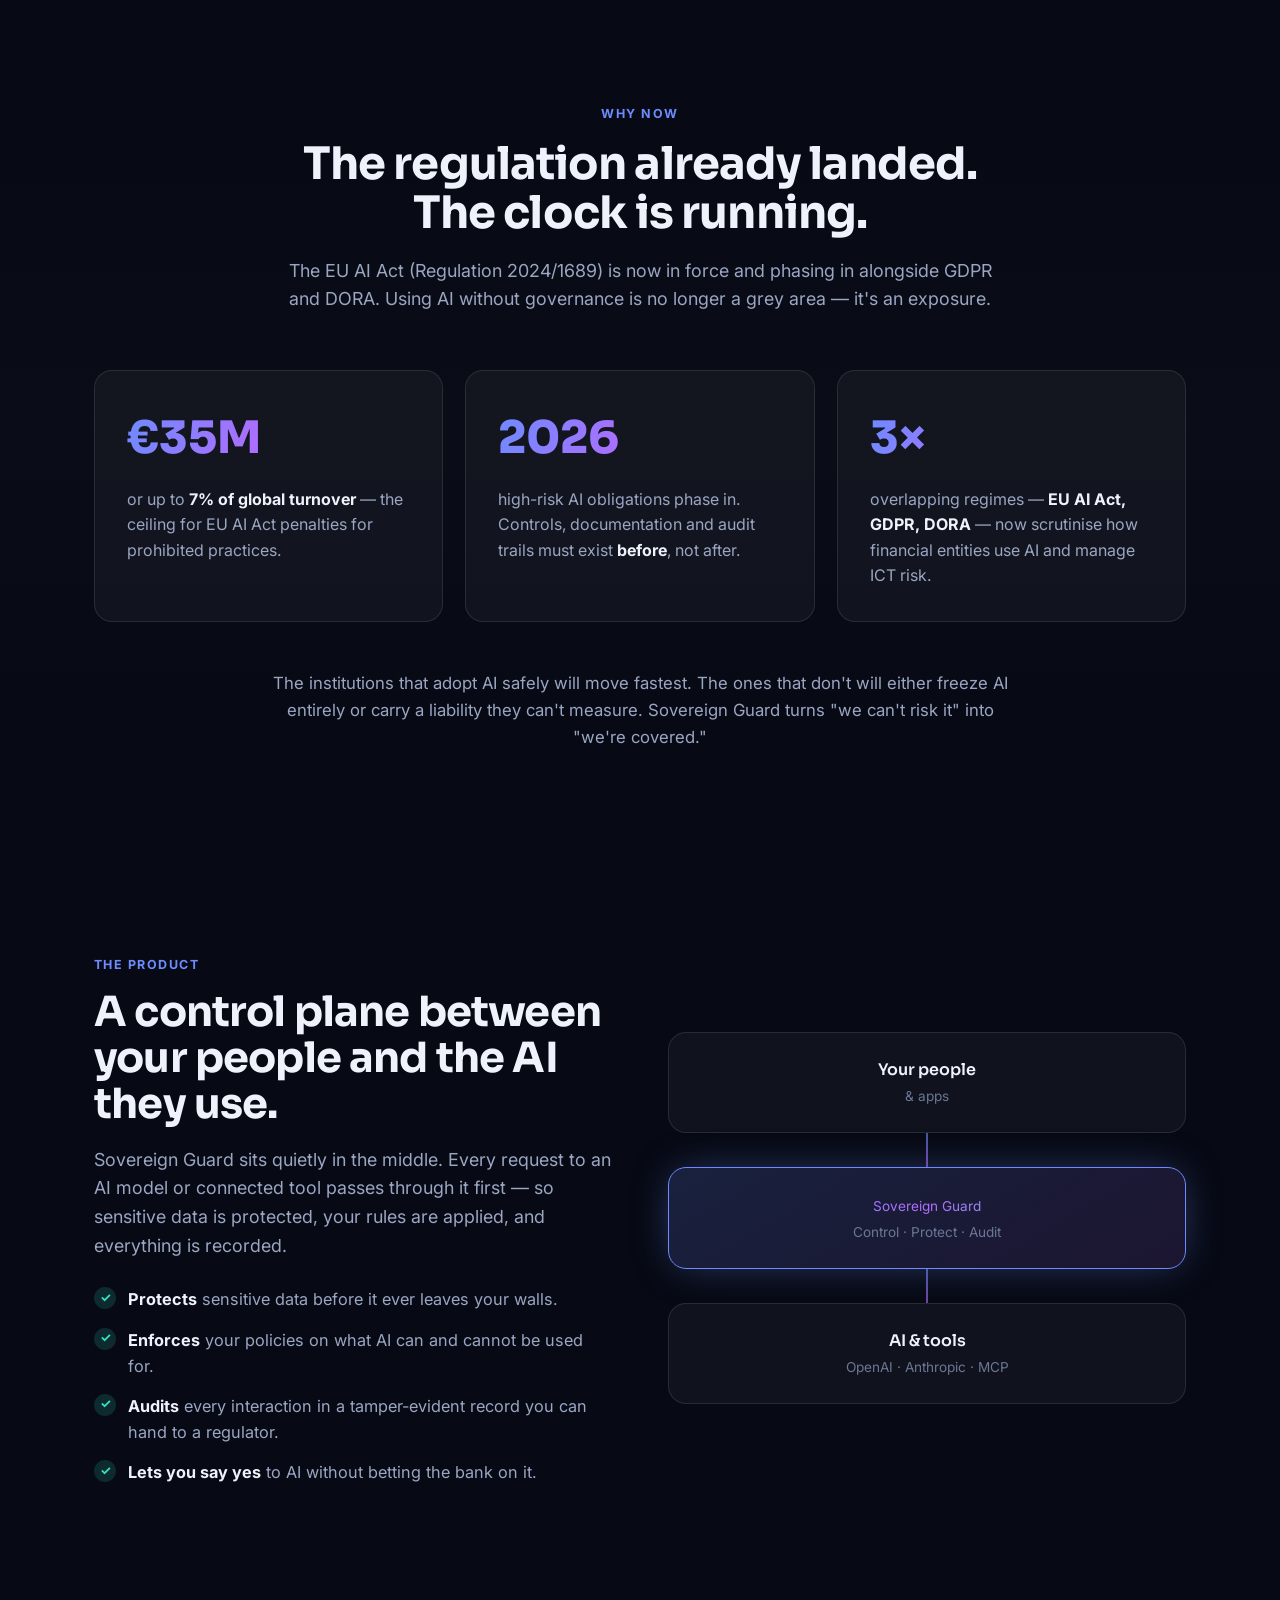
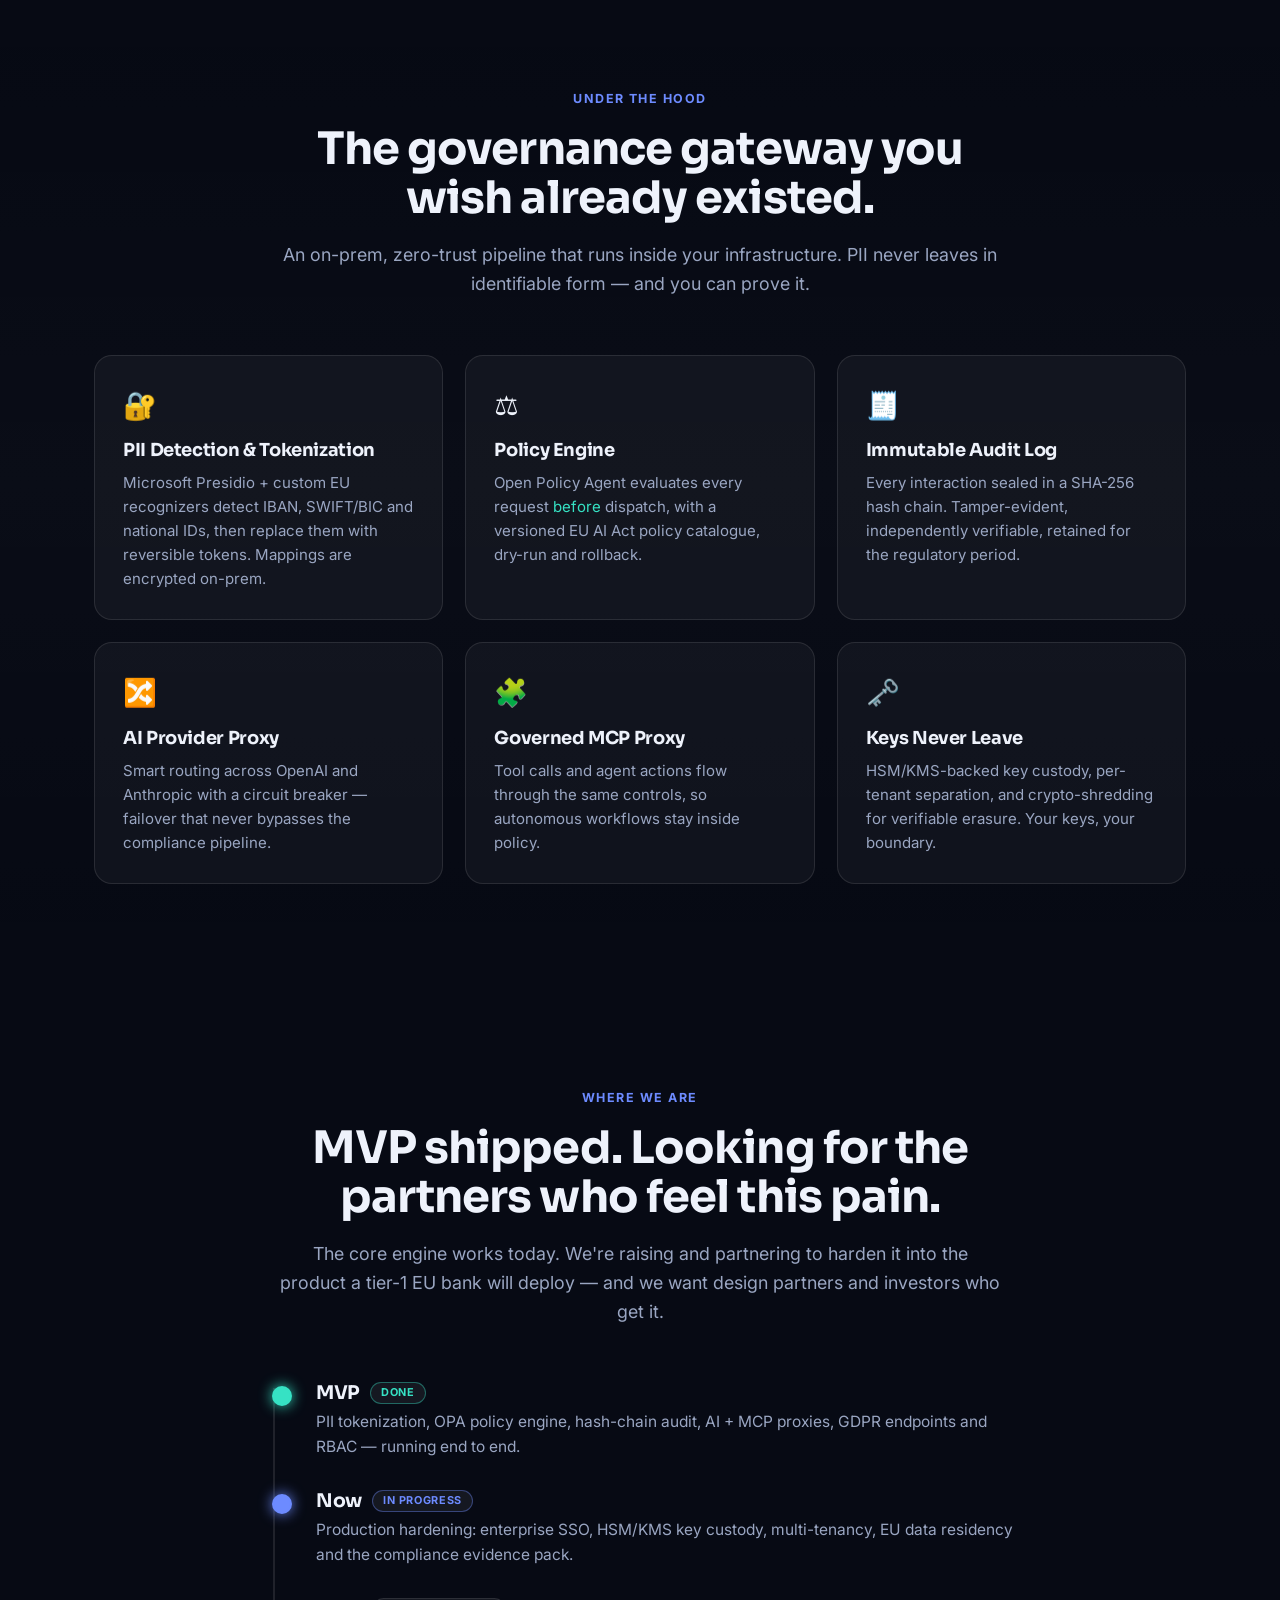
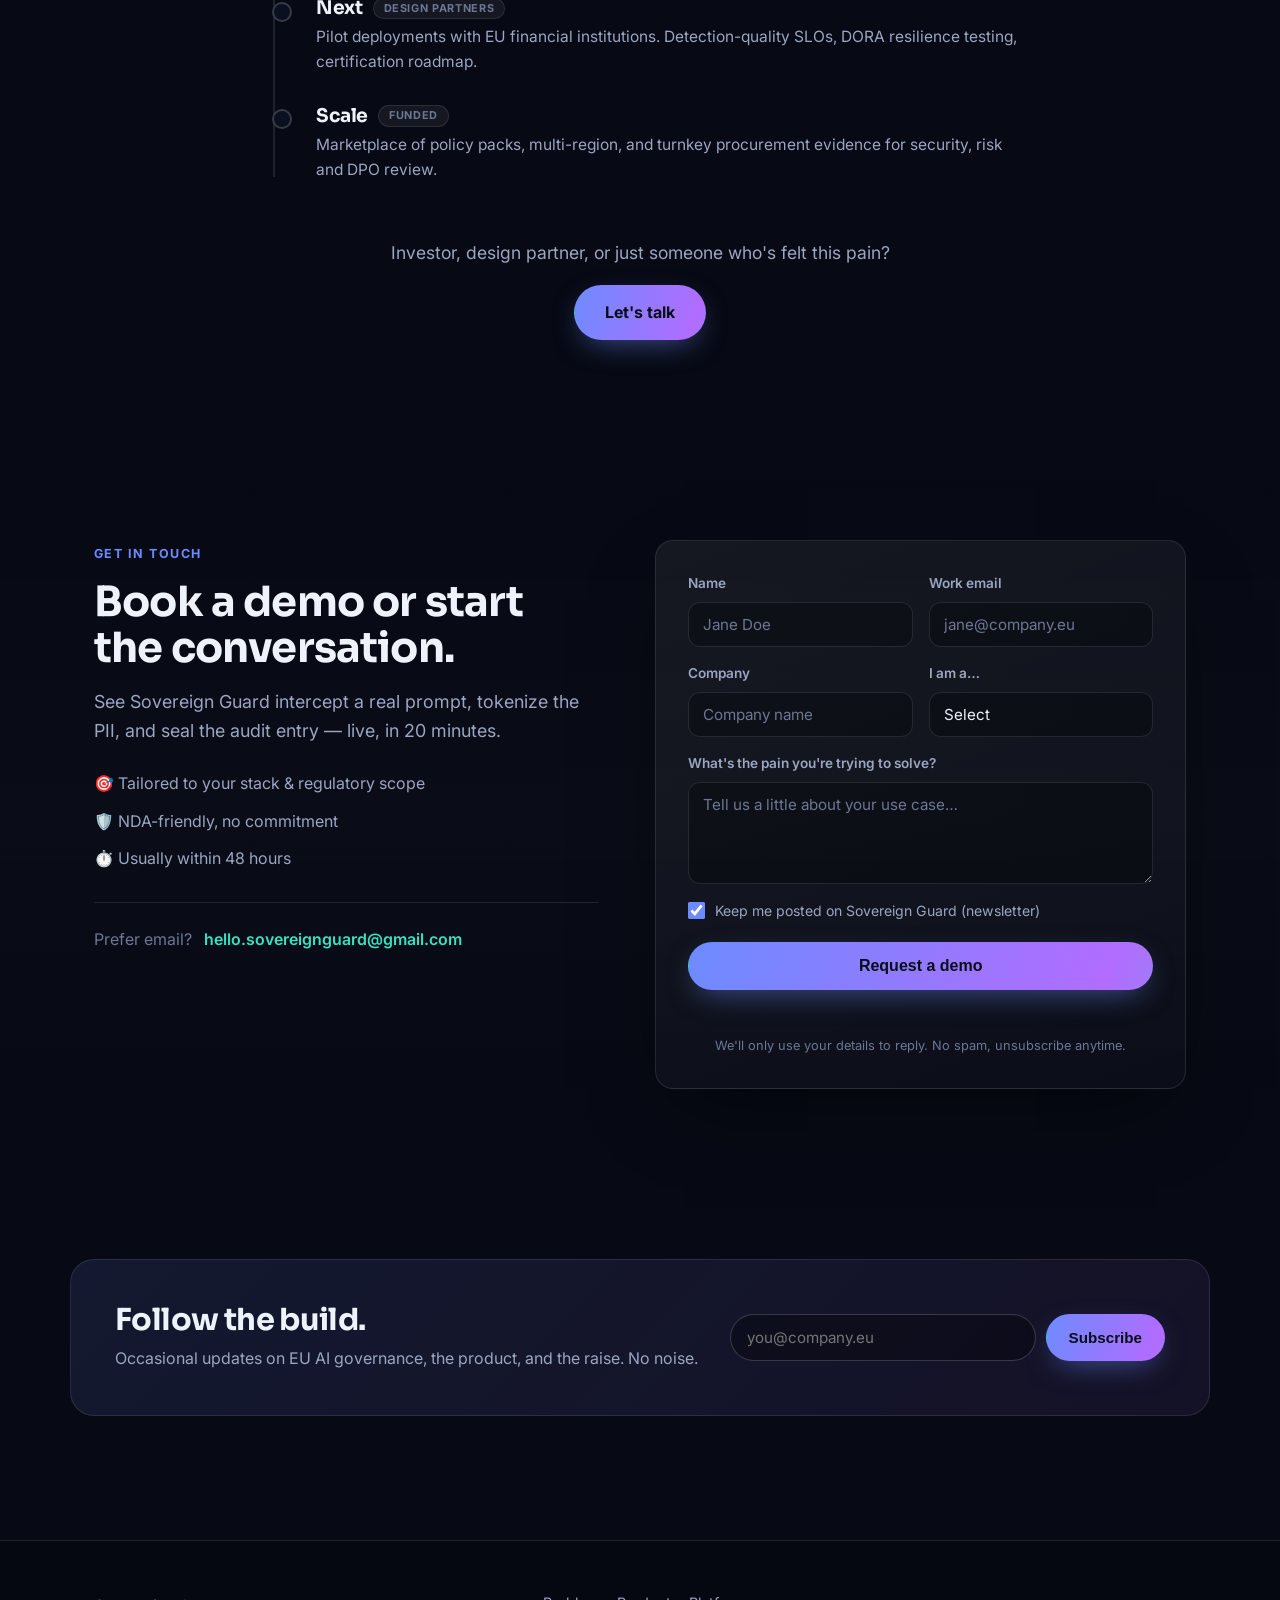
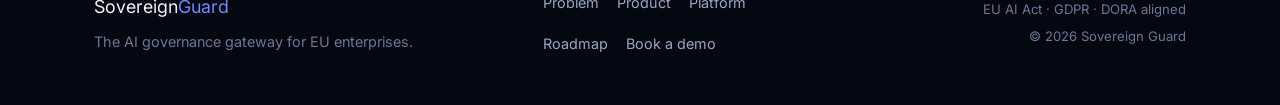
==== commit 7539e9b4: "add email" ====
--- a/index.html
+++ b/index.html
@@ -311,7 +311,7 @@
           </ul>
           <div class="contact__direct">
             <span>Prefer email?</span>
-            <a href="mailto:hello@sovereignguard.eu">hello@sovereignguard.eu</a>
+            <a href="mailto:hello@sovereignguard.eu">hello.sovereignguard@gmail.com</a>
           </div>
         </div>
 
